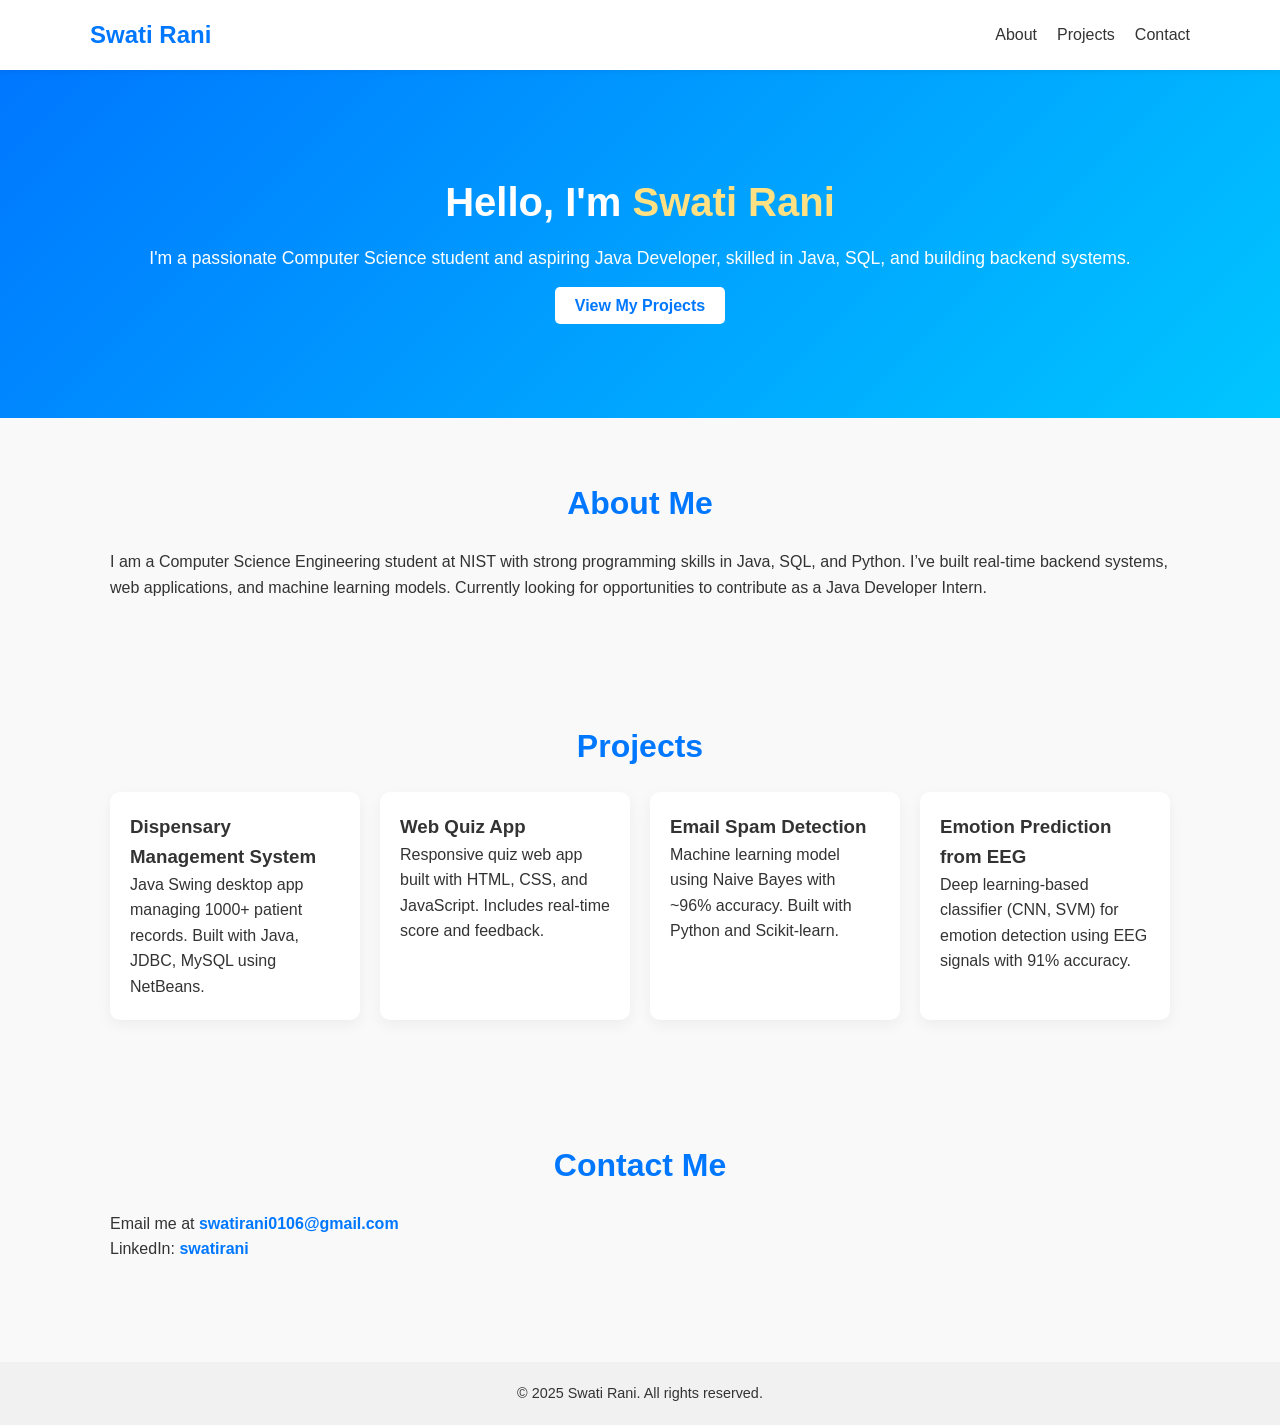
==== index.html @ c5b8fca4 "first commit" ====
<!DOCTYPE html>
<html lang="en">
<head>
  <meta charset="UTF-8" />
  <meta name="viewport" content="width=device-width, initial-scale=1.0"/>
  <title>Swati Rani | Java Developer</title>
   <link rel="stylesheet" href="style.css"/> 
</head>
<body>
  <header class="navbar">
    <div class="container">
      <h1 class="logo">Swati Rani</h1>
      <nav>
        <ul class="nav-links">
          <li><a href="#about">About</a></li>
          <li><a href="#projects">Projects</a></li>
          <li><a href="#contact">Contact</a></li>
        </ul>
      </nav>
    </div>
  </header>

  <section class="hero">
    <div class="container">
      <h2>Hello, I'm <span>Swati Rani</span></h2>
      <p>I'm a passionate Computer Science student and aspiring Java Developer, skilled in Java, SQL, and building backend systems.</p>
      <a href="#projects" class="btn">View My Projects</a>
    </div>
  </section>

  <section id="about" class="about section">
    <div class="container">
      <h2>About Me</h2>
      <p>
        I am a Computer Science Engineering student at NIST with strong programming skills in Java, SQL, and Python. I’ve built real-time backend systems, web applications, and machine learning models. Currently looking for opportunities to contribute as a Java Developer Intern.
      </p>
    </div>
  </section>

  <section id="projects" class="projects section">
    <div class="container">
      <h2>Projects</h2>
      <div class="project-grid">

        <div class="project-card">
          <h3>Dispensary Management System</h3>
          <p>Java Swing desktop app managing 1000+ patient records. Built with Java, JDBC, MySQL using NetBeans.</p>
        </div>

        <div class="project-card">
          <h3>Web Quiz App</h3>
          <p>Responsive quiz web app built with HTML, CSS, and JavaScript. Includes real-time score and feedback.</p>
        </div>

        <div class="project-card">
          <h3>Email Spam Detection</h3>
          <p>Machine learning model using Naive Bayes with ~96% accuracy. Built with Python and Scikit-learn.</p>
        </div>

        <div class="project-card">
          <h3>Emotion Prediction from EEG</h3>
          <p>Deep learning-based classifier (CNN, SVM) for emotion detection using EEG signals with 91% accuracy.</p>
        </div>

      </div>
    </div>
  </section>

  <section id="contact" class="contact section">
    <div class="container">
      <h2>Contact Me</h2>
      <p>Email me at <a href="mailto:swatirani0106@gmail.com">swatirani0106@gmail.com</a></p>
      <p>LinkedIn: <a href="https://linkedin.com/in/swatirani" target="_blank">swatirani</a></p>
    </div>
  </section>

  <footer class="footer">
    <div class="container">
      <p>&copy; 2025 Swati Rani. All rights reserved.</p>
    </div>
  </footer>
</body>
</html>
---- style.css ----
* {
  margin: 0;
  padding: 0;
  box-sizing: border-box;
}

body {
  font-family: 'Segoe UI', sans-serif;
  background: #f9f9f9;
  color: #333;
  line-height: 1.6;
}

.container {
  max-width: 1100px;
  margin: auto;
  padding: 0 20px;
}

/* Navbar */
.navbar {
  background: #fff;
  box-shadow: 0 2px 5px rgba(0,0,0,0.05);
  position: sticky;
  top: 0;
  z-index: 10;
}

.navbar .container {
  display: flex;
  justify-content: space-between;
  align-items: center;
  padding: 1rem 0;
}

.logo {
  font-size: 1.5rem;
  font-weight: bold;
  color: #0077ff;
}

.nav-links {
  list-style: none;
  display: flex;
  gap: 20px;
}

.nav-links a {
  text-decoration: none;
  color: #333;
  font-weight: 500;
}

.nav-links a:hover {
  color: #0077ff;
}

/* Hero Section */
.hero {
  background: linear-gradient(135deg, #0077ff, #00c6ff);
  color: white;
  text-align: center;
  padding: 100px 20px;
}

.hero h2 {
  font-size: 2.5rem;
  margin-bottom: 10px;
}

.hero span {
  color: #ffe082;
}

.hero p {
  margin-bottom: 20px;
  font-size: 1.1rem;
}

.btn {
  background: white;
  color: #0077ff;
  padding: 10px 20px;
  text-decoration: none;
  font-weight: bold;
  border-radius: 5px;
  transition: 0.3s;
}

.btn:hover {
  background: #ffe082;
  color: #333;
}

/* Sections */
.section {
  padding: 60px 20px;
}

.section h2 {
  text-align: center;
  margin-bottom: 20px;
  font-size: 2rem;
  color: #0077ff;
}

/* Projects */
.project-grid {
  display: grid;
  grid-template-columns: repeat(auto-fit, minmax(250px, 1fr));
  gap: 20px;
}

.project-card {
  background: white;
  padding: 20px;
  border-radius: 10px;
  box-shadow: 0 5px 15px rgba(0,0,0,0.05);
  transition: transform 0.3s ease;
}

.project-card:hover {
  transform: translateY(-5px);
}

/* Contact */
.contact a {
  color: #0077ff;
  text-decoration: none;
  font-weight: bold;
}

/* Footer */
.footer {
  background: #f1f1f1;
  text-align: center;
  padding: 20px 0;
  margin-top: 40px;
  font-size: 0.9rem;
}
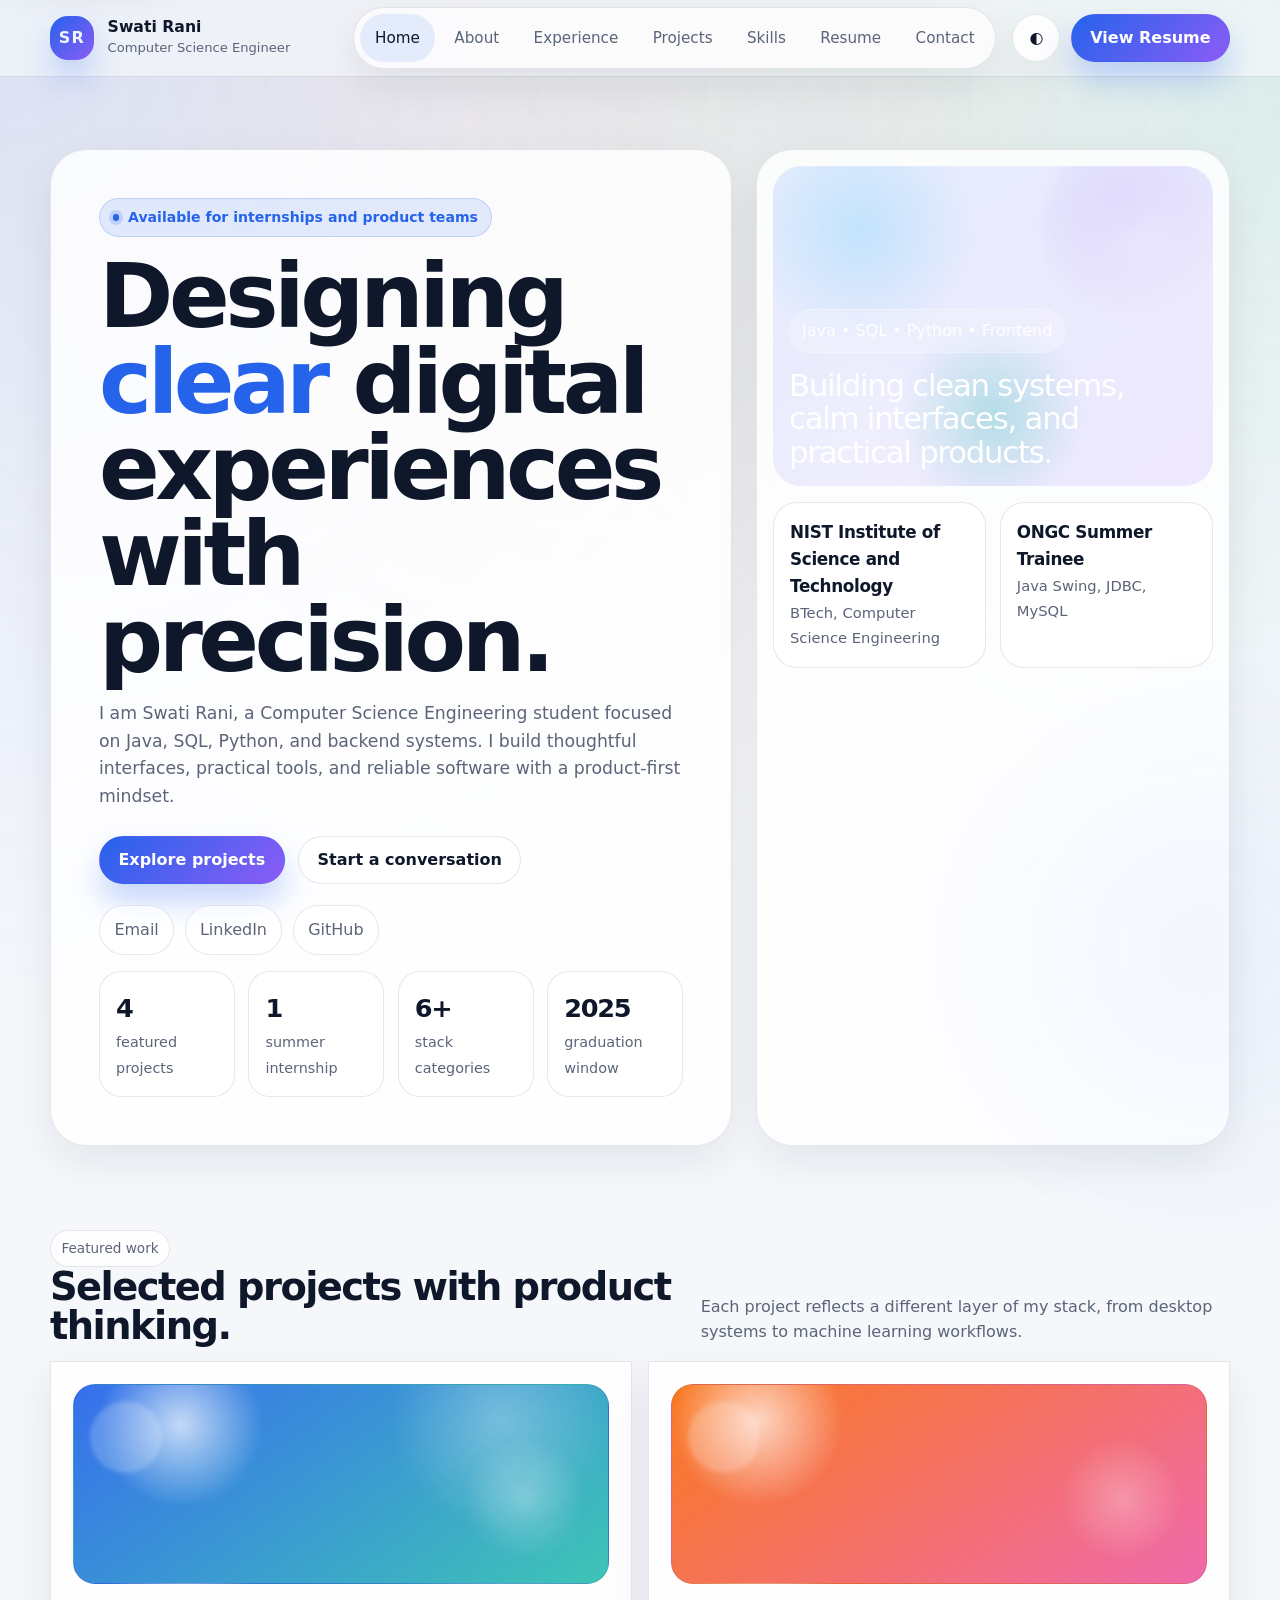
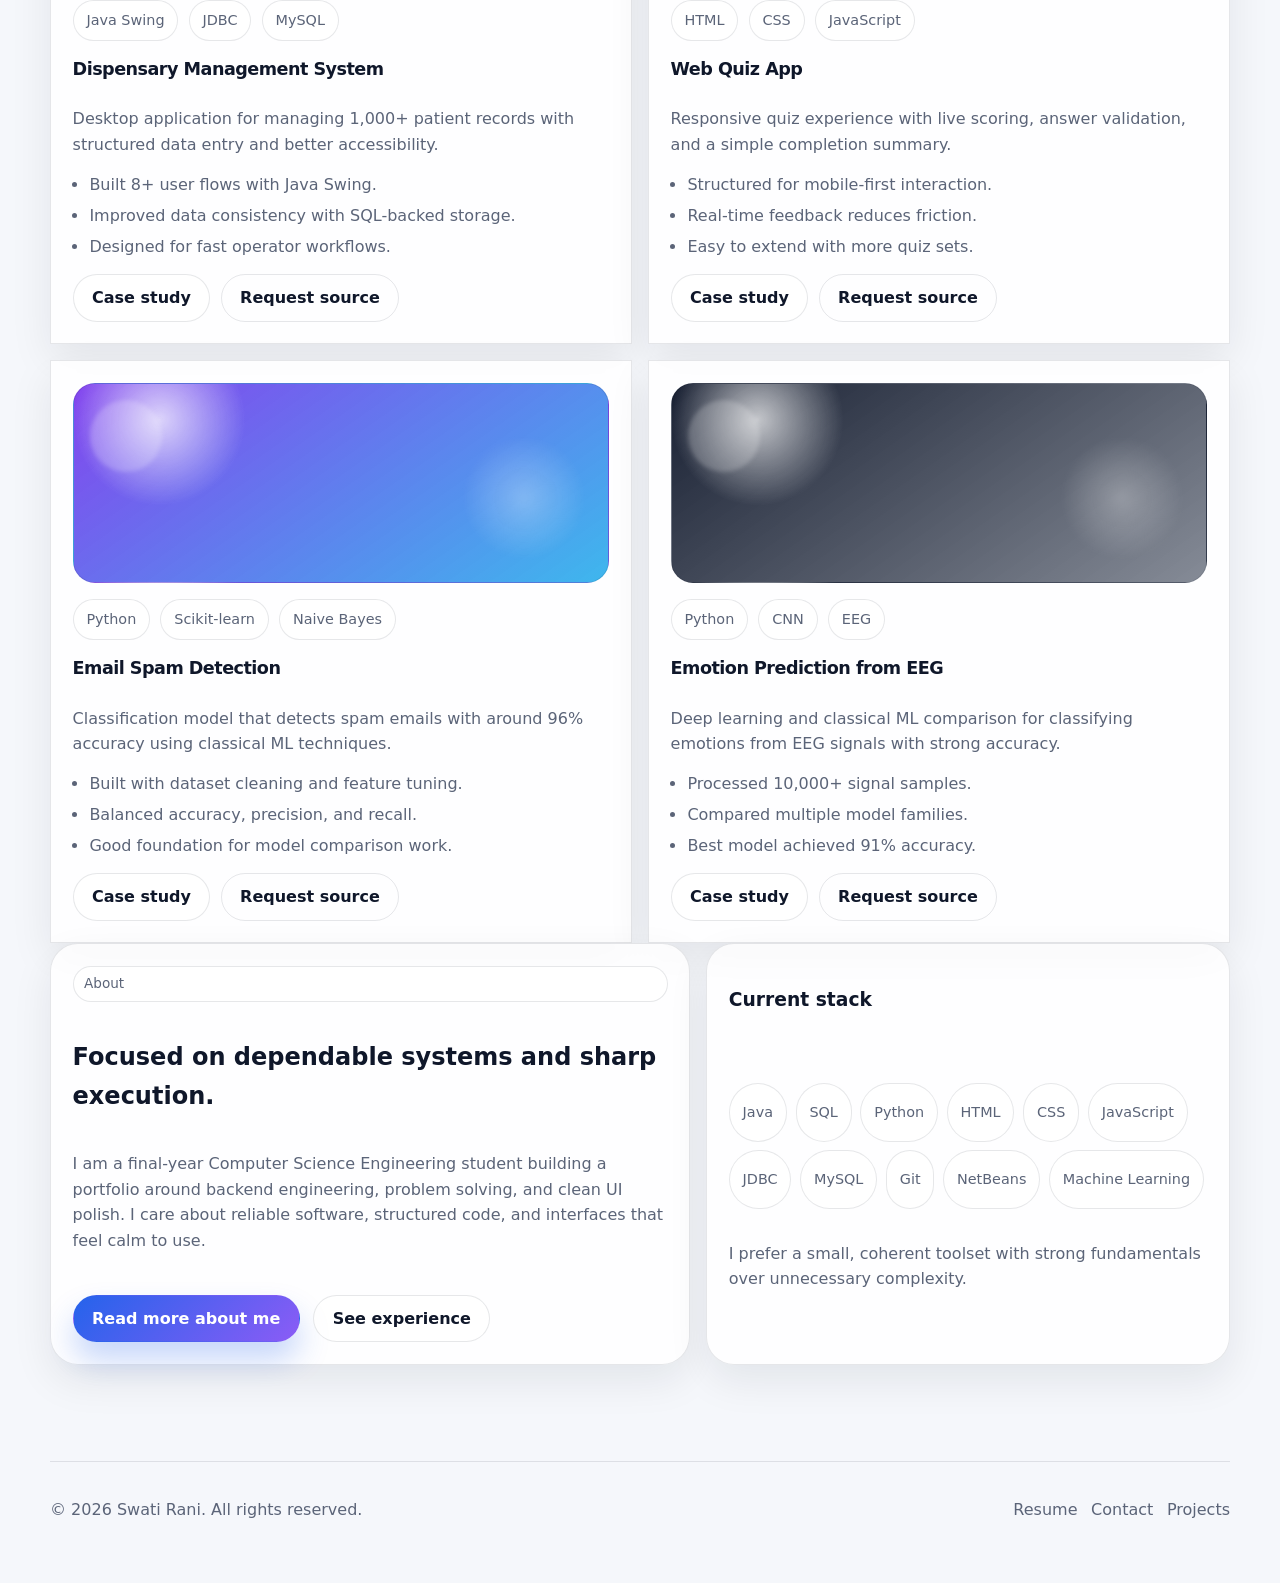
==== commit f9047bc0: "Restore local portfolio files" ====
--- a/index.html
+++ b/index.html
@@ -2,82 +2,277 @@
 <html lang="en">
 <head>
   <meta charset="UTF-8" />
-  <meta name="viewport" content="width=device-width, initial-scale=1.0"/>
-  <title>Swati Rani | Java Developer</title>
-   <link rel="stylesheet" href="style.css"/> 
+  <meta name="viewport" content="width=device-width, initial-scale=1.0" />
+  <meta name="description" content="Swati Rani's premium portfolio showcasing experience, projects, skills, resume, and contact details." />
+  <meta name="theme-color" content="#0f172a" />
+  <link rel="canonical" href="http://localhost:5501/" />
+  <meta property="og:type" content="website" />
+  <meta property="og:title" content="Swati Rani | Portfolio" />
+  <meta property="og:description" content="A premium personal portfolio for Swati Rani, built with HTML, CSS, and JavaScript." />
+  <meta property="og:url" content="http://localhost:5501/" />
+  <meta name="twitter:card" content="summary_large_image" />
+  <meta name="twitter:title" content="Swati Rani | Portfolio" />
+  <meta name="twitter:description" content="A premium personal portfolio for Swati Rani, built with HTML, CSS, and JavaScript." />
+  <title>Swati Rani | Portfolio</title>
+  <link rel="stylesheet" href="style.css" />
+  <script type="application/ld+json">
+  {
+    "@context": "https://schema.org",
+    "@type": "Person",
+    "name": "Swati Rani",
+    "jobTitle": "Computer Science Engineering Student",
+    "email": "swatirani0106@gmail.com",
+    "url": "http://localhost:5501/",
+    "sameAs": [
+      "https://linkedin.com/in/swatirani"
+    ]
+  }
+  </script>
 </head>
-<body>
-  <header class="navbar">
-    <div class="container">
-      <h1 class="logo">Swati Rani</h1>
-      <nav>
-        <ul class="nav-links">
-          <li><a href="#about">About</a></li>
-          <li><a href="#projects">Projects</a></li>
-          <li><a href="#contact">Contact</a></li>
-        </ul>
+<body data-page="home">
+  <a class="skip-link" href="#content">Skip to content</a>
+  <header class="site-header">
+    <div class="container nav-shell">
+      <a class="brand" href="index.html" aria-label="Swati Rani home">
+        <span class="brand-mark">SR</span>
+        <span class="brand-copy">
+          <strong>Swati Rani</strong>
+          <span>Computer Science Engineer</span>
+        </span>
+      </a>
+      <button class="menu-toggle" type="button" data-menu-toggle aria-controls="primary-nav" aria-expanded="false" aria-label="Open navigation">
+        <span>Menu</span>
+      </button>
+      <nav class="site-nav" aria-label="Primary">
+        <div class="nav-links" id="primary-nav" data-nav data-nav-panel>
+          <a data-nav-link="home" href="index.html">Home</a>
+          <a data-nav-link="about" href="about.html">About</a>
+          <a data-nav-link="experience" href="experience.html">Experience</a>
+          <a data-nav-link="projects" href="projects.html">Projects</a>
+          <a data-nav-link="skills" href="skills.html">Skills</a>
+          <a data-nav-link="resume" href="resume.html">Resume</a>
+          <a data-nav-link="contact" href="contact.html">Contact</a>
+        </div>
       </nav>
+      <div class="nav-actions">
+        <button class="icon-button" type="button" data-theme-toggle aria-pressed="false">
+          <span aria-hidden="true">◐</span>
+          <span class="theme-label" data-theme-label>Dark</span>
+        </button>
+        <a class="button button-primary" href="resume.html">View Resume</a>
+      </div>
     </div>
   </header>
 
-  <section class="hero">
-    <div class="container">
-      <h2>Hello, I'm <span>Swati Rani</span></h2>
-      <p>I'm a passionate Computer Science student and aspiring Java Developer, skilled in Java, SQL, and building backend systems.</p>
-      <a href="#projects" class="btn">View My Projects</a>
-    </div>
-  </section>
-
-  <section id="about" class="about section">
-    <div class="container">
-      <h2>About Me</h2>
-      <p>
-        I am a Computer Science Engineering student at NIST with strong programming skills in Java, SQL, and Python. I’ve built real-time backend systems, web applications, and machine learning models. Currently looking for opportunities to contribute as a Java Developer Intern.
-      </p>
-    </div>
-  </section>
-
-  <section id="projects" class="projects section">
-    <div class="container">
-      <h2>Projects</h2>
-      <div class="project-grid">
-
-        <div class="project-card">
-          <h3>Dispensary Management System</h3>
-          <p>Java Swing desktop app managing 1000+ patient records. Built with Java, JDBC, MySQL using NetBeans.</p>
-        </div>
-
-        <div class="project-card">
-          <h3>Web Quiz App</h3>
-          <p>Responsive quiz web app built with HTML, CSS, and JavaScript. Includes real-time score and feedback.</p>
-        </div>
-
-        <div class="project-card">
-          <h3>Email Spam Detection</h3>
-          <p>Machine learning model using Naive Bayes with ~96% accuracy. Built with Python and Scikit-learn.</p>
-        </div>
-
-        <div class="project-card">
-          <h3>Emotion Prediction from EEG</h3>
-          <p>Deep learning-based classifier (CNN, SVM) for emotion detection using EEG signals with 91% accuracy.</p>
-        </div>
-
-      </div>
-    </div>
-  </section>
-
-  <section id="contact" class="contact section">
-    <div class="container">
-      <h2>Contact Me</h2>
-      <p>Email me at <a href="mailto:swatirani0106@gmail.com">swatirani0106@gmail.com</a></p>
-      <p>LinkedIn: <a href="https://linkedin.com/in/swatirani" target="_blank">swatirani</a></p>
-    </div>
-  </section>
+  <main id="content" class="page">
+    <section class="hero">
+      <div class="container hero-grid">
+        <div class="hero-copy reveal">
+          <span class="eyebrow">Available for internships and product teams</span>
+          <h1>Designing <span>clear</span> digital experiences with precision.</h1>
+          <p class="lead">
+            I am Swati Rani, a Computer Science Engineering student focused on Java, SQL, Python, and backend systems.
+            I build thoughtful interfaces, practical tools, and reliable software with a product-first mindset.
+          </p>
+          <div class="cta-row">
+            <a class="button button-primary" href="projects.html">Explore projects</a>
+            <a class="button button-secondary" href="contact.html">Start a conversation</a>
+          </div>
+          <div class="social-row" aria-label="Social links">
+            <a class="social-link" href="mailto:swatirani0106@gmail.com">Email</a>
+            <a class="social-link" href="https://linkedin.com/in/swatirani" target="_blank" rel="noreferrer">LinkedIn</a>
+            <a class="social-link" href="https://github.com/your-username" target="_blank" rel="noreferrer">GitHub</a>
+          </div>
+          <div class="metric-row" aria-label="Profile highlights">
+            <div class="metric">
+              <strong>4</strong>
+              <span>featured projects</span>
+            </div>
+            <div class="metric">
+              <strong>1</strong>
+              <span>summer internship</span>
+            </div>
+            <div class="metric">
+              <strong>6+</strong>
+              <span>stack categories</span>
+            </div>
+            <div class="metric">
+              <strong>2025</strong>
+              <span>graduation window</span>
+            </div>
+          </div>
+        </div>
+
+        <aside class="hero-panel reveal">
+          <div class="hero-frame">
+            <div class="hero-card-overlay">
+              <span class="hero-spotlight">Java • SQL • Python • Frontend</span>
+              <div class="hero-quote">Building clean systems, calm interfaces, and practical products.</div>
+            </div>
+          </div>
+          <div class="hero-meta-grid">
+            <div class="meta-card">
+              <strong>NIST Institute of Science and Technology</strong>
+              <span>BTech, Computer Science Engineering</span>
+            </div>
+            <div class="meta-card">
+              <strong>ONGC Summer Trainee</strong>
+              <span>Java Swing, JDBC, MySQL</span>
+            </div>
+          </div>
+        </aside>
+      </div>
+    </section>
+
+    <section class="section">
+      <div class="container">
+        <div class="section-head reveal">
+          <div>
+            <span class="badge">Featured work</span>
+            <h2>Selected projects with product thinking.</h2>
+          </div>
+          <p>Each project reflects a different layer of my stack, from desktop systems to machine learning workflows.</p>
+        </div>
+        <div class="project-grid">
+          <article class="project-card reveal">
+            <div class="project-visual"></div>
+            <div class="card-body">
+              <div class="project-meta">
+                <span class="tag">Java Swing</span>
+                <span class="tag">JDBC</span>
+                <span class="tag">MySQL</span>
+              </div>
+              <h3>Dispensary Management System</h3>
+              <p>Desktop application for managing 1,000+ patient records with structured data entry and better accessibility.</p>
+              <ul>
+                <li>Built 8+ user flows with Java Swing.</li>
+                <li>Improved data consistency with SQL-backed storage.</li>
+                <li>Designed for fast operator workflows.</li>
+              </ul>
+              <div class="card-actions">
+                <a class="button button-secondary" href="projects.html">Case study</a>
+                <a class="button button-ghost" href="contact.html">Request source</a>
+              </div>
+            </div>
+          </article>
+
+          <article class="project-card reveal">
+            <div class="project-visual project-visual--3"></div>
+            <div class="card-body">
+              <div class="project-meta">
+                <span class="tag">HTML</span>
+                <span class="tag">CSS</span>
+                <span class="tag">JavaScript</span>
+              </div>
+              <h3>Web Quiz App</h3>
+              <p>Responsive quiz experience with live scoring, answer validation, and a simple completion summary.</p>
+              <ul>
+                <li>Structured for mobile-first interaction.</li>
+                <li>Real-time feedback reduces friction.</li>
+                <li>Easy to extend with more quiz sets.</li>
+              </ul>
+              <div class="card-actions">
+                <a class="button button-secondary" href="projects.html">Case study</a>
+                <a class="button button-ghost" href="contact.html">Request source</a>
+              </div>
+            </div>
+          </article>
+
+          <article class="project-card reveal">
+            <div class="project-visual project-visual--4"></div>
+            <div class="card-body">
+              <div class="project-meta">
+                <span class="tag">Python</span>
+                <span class="tag">Scikit-learn</span>
+                <span class="tag">Naive Bayes</span>
+              </div>
+              <h3>Email Spam Detection</h3>
+              <p>Classification model that detects spam emails with around 96% accuracy using classical ML techniques.</p>
+              <ul>
+                <li>Built with dataset cleaning and feature tuning.</li>
+                <li>Balanced accuracy, precision, and recall.</li>
+                <li>Good foundation for model comparison work.</li>
+              </ul>
+              <div class="card-actions">
+                <a class="button button-secondary" href="projects.html">Case study</a>
+                <a class="button button-ghost" href="contact.html">Request source</a>
+              </div>
+            </div>
+          </article>
+
+          <article class="project-card reveal">
+            <div class="project-visual project-visual--2"></div>
+            <div class="card-body">
+              <div class="project-meta">
+                <span class="tag">Python</span>
+                <span class="tag">CNN</span>
+                <span class="tag">EEG</span>
+              </div>
+              <h3>Emotion Prediction from EEG</h3>
+              <p>Deep learning and classical ML comparison for classifying emotions from EEG signals with strong accuracy.</p>
+              <ul>
+                <li>Processed 10,000+ signal samples.</li>
+                <li>Compared multiple model families.</li>
+                <li>Best model achieved 91% accuracy.</li>
+              </ul>
+              <div class="card-actions">
+                <a class="button button-secondary" href="projects.html">Case study</a>
+                <a class="button button-ghost" href="contact.html">Request source</a>
+              </div>
+            </div>
+          </article>
+        </div>
+      </div>
+    </section>
+
+    <section class="section">
+      <div class="container content-grid">
+        <div class="content-copy section-card reveal">
+          <span class="badge">About</span>
+          <h2>Focused on dependable systems and sharp execution.</h2>
+          <p>
+            I am a final-year Computer Science Engineering student building a portfolio around backend engineering,
+            problem solving, and clean UI polish. I care about reliable software, structured code, and interfaces that
+            feel calm to use.
+          </p>
+          <div class="link-row">
+            <a class="button button-primary" href="about.html">Read more about me</a>
+            <a class="button button-secondary" href="experience.html">See experience</a>
+          </div>
+        </div>
+
+        <div class="content-aside section-card reveal">
+          <h3>Current stack</h3>
+          <ul class="stack-list">
+            <li class="tag">Java</li>
+            <li class="tag">SQL</li>
+            <li class="tag">Python</li>
+            <li class="tag">HTML</li>
+            <li class="tag">CSS</li>
+            <li class="tag">JavaScript</li>
+            <li class="tag">JDBC</li>
+            <li class="tag">MySQL</li>
+            <li class="tag">Git</li>
+            <li class="tag">NetBeans</li>
+            <li class="tag">Machine Learning</li>
+          </ul>
+          <p class="muted">I prefer a small, coherent toolset with strong fundamentals over unnecessary complexity.</p>
+        </div>
+      </div>
+    </section>
+  </main>
 
   <footer class="footer">
-    <div class="container">
-      <p>&copy; 2025 Swati Rani. All rights reserved.</p>
+    <div class="container footer-inner">
+      <p>&copy; <span data-year></span> Swati Rani. All rights reserved.</p>
+      <div class="footer-links">
+        <a href="resume.html">Resume</a>
+        <a href="contact.html">Contact</a>
+        <a href="projects.html">Projects</a>
+      </div>
     </div>
   </footer>
+
+  <script src="script.js"></script>
 </body>
 </html>
--- a/style.css
+++ b/style.css
@@ -1,140 +1,1197 @@
-* {
+:root {
+  color-scheme: light;
+  --bg: #f5f7fb;
+  --bg-elevated: rgba(255, 255, 255, 0.72);
+  --surface: rgba(255, 255, 255, 0.84);
+  --surface-strong: #ffffff;
+  --text: #0f172a;
+  --muted: #5b6478;
+  --line: rgba(15, 23, 42, 0.1);
+  --shadow: 0 30px 80px rgba(15, 23, 42, 0.08);
+  --shadow-soft: 0 16px 40px rgba(15, 23, 42, 0.08);
+  --accent: #2563eb;
+  --accent-2: #14b8a6;
+  --accent-3: #f97316;
+  --accent-4: #8b5cf6;
+  --accent-ink: #eff6ff;
+  --radius-sm: 14px;
+  --radius-md: 20px;
+  --radius-lg: 28px;
+  --radius-xl: 36px;
+  --container: min(1180px, calc(100vw - 2rem));
+  --ease-out: cubic-bezier(0.16, 1, 0.3, 1);
+}
+
+[data-theme="dark"] {
+  color-scheme: dark;
+  --bg: #06111f;
+  --bg-elevated: rgba(8, 17, 30, 0.8);
+  --surface: rgba(11, 20, 34, 0.82);
+  --surface-strong: #0b1422;
+  --text: #e5eefc;
+  --muted: #9aa6bf;
+  --line: rgba(148, 163, 184, 0.16);
+  --shadow: 0 32px 100px rgba(0, 0, 0, 0.36);
+  --shadow-soft: 0 18px 50px rgba(0, 0, 0, 0.26);
+  --accent: #7dd3fc;
+  --accent-2: #2dd4bf;
+  --accent-3: #fb923c;
+  --accent-4: #a78bfa;
+  --accent-ink: #0b1220;
+}
+
+*,
+*::before,
+*::after {
+  box-sizing: border-box;
+}
+
+html {
+  scroll-behavior: smooth;
+  background: var(--bg);
+}
+
+body {
   margin: 0;
-  padding: 0;
-  box-sizing: border-box;
-}
-
-body {
-  font-family: 'Segoe UI', sans-serif;
-  background: #f9f9f9;
-  color: #333;
+  font-family: "Inter", "Segoe UI", system-ui, -apple-system, BlinkMacSystemFont, sans-serif;
+  color: var(--text);
+  background:
+    radial-gradient(circle at top left, rgba(37, 99, 235, 0.12), transparent 30%),
+    radial-gradient(circle at top right, rgba(20, 184, 166, 0.12), transparent 24%),
+    radial-gradient(circle at 50% 0%, rgba(249, 115, 22, 0.08), transparent 28%),
+    var(--bg);
   line-height: 1.6;
+  text-rendering: optimizeLegibility;
+  -webkit-font-smoothing: antialiased;
+}
+
+body::before {
+  content: "";
+  position: fixed;
+  inset: 0;
+  pointer-events: none;
+  background-image:
+    linear-gradient(rgba(148, 163, 184, 0.06) 1px, transparent 1px),
+    linear-gradient(90deg, rgba(148, 163, 184, 0.06) 1px, transparent 1px);
+  background-size: 44px 44px;
+  mask-image: linear-gradient(to bottom, rgba(0, 0, 0, 0.26), transparent 85%);
+  opacity: 0.45;
+}
+
+body::after {
+  content: "";
+  position: fixed;
+  inset: auto -20vmax -30vmax auto;
+  width: 52vmax;
+  height: 52vmax;
+  pointer-events: none;
+  border-radius: 50%;
+  background: radial-gradient(circle, rgba(37, 99, 235, 0.12), transparent 66%);
+  filter: blur(40px);
+  opacity: 0.45;
+}
+
+a {
+  color: inherit;
+  text-decoration: none;
+}
+
+img,
+svg {
+  display: block;
+  max-width: 100%;
+}
+
+button,
+input,
+textarea,
+select {
+  font: inherit;
+}
+
+button {
+  cursor: pointer;
+}
+
+:focus-visible {
+  outline: 3px solid color-mix(in srgb, var(--accent) 72%, white);
+  outline-offset: 3px;
+}
+
+::selection {
+  background: color-mix(in srgb, var(--accent) 24%, transparent);
+}
+
+.skip-link {
+  position: absolute;
+  left: 1rem;
+  top: 1rem;
+  z-index: 1000;
+  padding: 0.85rem 1rem;
+  border-radius: 999px;
+  background: var(--surface-strong);
+  box-shadow: var(--shadow-soft);
+  transform: translateY(-180%);
+  transition: transform 160ms var(--ease-out);
+}
+
+.skip-link:focus {
+  transform: translateY(0);
 }
 
 .container {
-  max-width: 1100px;
-  margin: auto;
-  padding: 0 20px;
-}
-
-/* Navbar */
-.navbar {
-  background: #fff;
-  box-shadow: 0 2px 5px rgba(0,0,0,0.05);
+  width: var(--container);
+  margin: 0 auto;
+}
+
+.site-header {
   position: sticky;
   top: 0;
-  z-index: 10;
-}
-
-.navbar .container {
-  display: flex;
+  z-index: 50;
+  backdrop-filter: blur(24px);
+  background: color-mix(in srgb, var(--bg) 66%, transparent);
+  border-bottom: 1px solid var(--line);
+}
+
+.nav-shell {
+  display: flex;
+  align-items: center;
+  gap: 1rem;
+  min-height: 4.75rem;
+}
+
+.brand {
+  display: inline-flex;
+  align-items: center;
+  gap: 0.85rem;
+  min-width: 0;
+  flex: 0 0 auto;
+}
+
+.brand-mark {
+  width: 2.75rem;
+  height: 2.75rem;
+  border-radius: 18px;
+  display: grid;
+  place-items: center;
+  color: var(--accent-ink);
+  font-weight: 800;
+  letter-spacing: 0.08em;
+  background: linear-gradient(135deg, var(--accent), var(--accent-4));
+  box-shadow: 0 18px 30px rgba(37, 99, 235, 0.22);
+}
+
+.brand-copy {
+  display: grid;
+  gap: 0.05rem;
+  min-width: 0;
+}
+
+.brand-copy strong {
+  font-size: 0.98rem;
+  font-weight: 700;
+  line-height: 1.1;
+}
+
+.brand-copy span {
+  font-size: 0.82rem;
+  color: var(--muted);
+}
+
+.site-nav {
+  margin-left: auto;
+  display: flex;
+  align-items: center;
+  gap: 0.3rem;
+}
+
+.nav-links {
+  display: flex;
+  align-items: center;
+  gap: 0.25rem;
+  padding: 0.35rem;
+  border-radius: 999px;
+  background: var(--bg-elevated);
+  border: 1px solid var(--line);
+  box-shadow: var(--shadow-soft);
+}
+
+.nav-links a {
+  position: relative;
+  padding: 0.75rem 0.95rem;
+  border-radius: 999px;
+  color: var(--muted);
+  font-size: 0.95rem;
+  transition:
+    background-color 160ms var(--ease-out),
+    color 160ms var(--ease-out),
+    transform 160ms var(--ease-out);
+}
+
+.nav-links a:hover,
+.nav-links a[aria-current="page"] {
+  color: var(--text);
+  background: color-mix(in srgb, var(--accent) 10%, transparent);
+}
+
+.nav-actions {
+  display: flex;
+  align-items: center;
+  gap: 0.65rem;
+}
+
+.icon-button,
+.menu-toggle {
+  display: inline-flex;
+  align-items: center;
+  justify-content: center;
+  gap: 0.55rem;
+  min-height: 2.95rem;
+  padding: 0 1rem;
+  border: 1px solid var(--line);
+  border-radius: 999px;
+  background: var(--surface);
+  color: var(--text);
+  box-shadow: var(--shadow-soft);
+  transition:
+    transform 160ms var(--ease-out),
+    background-color 160ms var(--ease-out),
+    border-color 160ms var(--ease-out);
+}
+
+.icon-button:hover,
+.menu-toggle:hover,
+.button:hover {
+  transform: translateY(-1px);
+}
+
+.theme-label {
+  display: none;
+}
+
+.menu-toggle {
+  display: none;
+}
+
+.button {
+  display: inline-flex;
+  align-items: center;
+  justify-content: center;
+  min-height: 2.95rem;
+  padding: 0 1.15rem;
+  border-radius: 999px;
+  border: 1px solid transparent;
+  font-weight: 600;
+  transition:
+    transform 160ms var(--ease-out),
+    background-color 160ms var(--ease-out),
+    border-color 160ms var(--ease-out),
+    color 160ms var(--ease-out);
+}
+
+.button-primary {
+  background: linear-gradient(135deg, var(--accent), var(--accent-4));
+  color: white;
+  box-shadow: 0 18px 30px rgba(37, 99, 235, 0.25);
+}
+
+.button-secondary {
+  background: var(--surface);
+  color: var(--text);
+  border-color: var(--line);
+}
+
+.button-ghost {
+  background: transparent;
+  color: var(--text);
+  border-color: var(--line);
+}
+
+.page {
+  padding-bottom: 4rem;
+}
+
+.hero,
+.page-hero,
+.content-section {
+  position: relative;
+}
+
+.hero {
+  padding: 4.5rem 0 3.5rem;
+}
+
+.hero-grid {
+  display: grid;
+  gap: 1.5rem;
+  grid-template-columns: minmax(0, 1.18fr) minmax(320px, 0.82fr);
+  align-items: stretch;
+}
+
+.hero-copy,
+.hero-panel,
+.section-card,
+.content-card,
+.resume-card,
+.contact-card,
+.timeline-item,
+.project-card,
+.skill-group,
+.feature-card,
+.form-card,
+.not-found-card {
+  background: var(--surface);
+  border: 1px solid var(--line);
+  box-shadow: var(--shadow-soft);
+  backdrop-filter: blur(18px);
+}
+
+.hero-copy {
+  border-radius: var(--radius-xl);
+  padding: clamp(1.5rem, 4vw, 3rem);
+}
+
+.eyebrow {
+  display: inline-flex;
+  align-items: center;
+  gap: 0.55rem;
+  padding: 0.45rem 0.8rem;
+  border-radius: 999px;
+  color: var(--accent);
+  background: color-mix(in srgb, var(--accent) 12%, transparent);
+  border: 1px solid color-mix(in srgb, var(--accent) 18%, transparent);
+  font-size: 0.88rem;
+  font-weight: 600;
+}
+
+.eyebrow::before {
+  content: "";
+  width: 0.4rem;
+  height: 0.4rem;
+  border-radius: 50%;
+  background: currentColor;
+  box-shadow: 0 0 0 4px color-mix(in srgb, currentColor 18%, transparent);
+}
+
+.hero-copy h1,
+.page-hero h1 {
+  margin: 1rem 0 1rem;
+  font-size: clamp(3rem, 7vw, 5.8rem);
+  line-height: 0.96;
+  letter-spacing: -0.05em;
+  max-width: 12ch;
+}
+
+.hero-copy h1 span,
+.page-hero h1 span {
+  color: var(--accent);
+}
+
+.lead {
+  max-width: 62ch;
+  color: var(--muted);
+  font-size: clamp(1.05rem, 1.35vw, 1.2rem);
+}
+
+.cta-row,
+.link-row,
+.action-row {
+  display: flex;
+  flex-wrap: wrap;
+  gap: 0.85rem;
+  margin-top: 1.6rem;
+}
+
+.social-row {
+  display: flex;
+  flex-wrap: wrap;
+  gap: 0.65rem;
+  margin-top: 1.35rem;
+}
+
+.social-link,
+.meta-pill,
+.stat-pill,
+.tag,
+.timeline-tech,
+.skill-chip {
+  display: inline-flex;
+  align-items: center;
+  gap: 0.45rem;
+  border-radius: 999px;
+  border: 1px solid var(--line);
+  background: color-mix(in srgb, var(--surface) 78%, transparent);
+  color: var(--muted);
+}
+
+.social-link {
+  padding: 0.7rem 0.9rem;
+}
+
+.social-link:hover,
+.meta-pill:hover {
+  color: var(--text);
+  border-color: color-mix(in srgb, var(--accent) 20%, var(--line));
+}
+
+.hero-panel {
+  border-radius: var(--radius-xl);
+  padding: 1rem;
+  display: grid;
+  gap: 1rem;
+  align-content: start;
+}
+
+.hero-frame {
+  min-height: 20rem;
+  border-radius: 28px;
+  overflow: hidden;
+  position: relative;
+  background:
+    radial-gradient(circle at 20% 20%, rgba(125, 211, 252, 0.35), transparent 26%),
+    radial-gradient(circle at 82% 18%, rgba(167, 139, 250, 0.42), transparent 22%),
+    radial-gradient(circle at 50% 78%, rgba(20, 184, 166, 0.26), transparent 28%),
+    linear-gradient(145deg, color-mix(in srgb, var(--accent) 12%, var(--surface-strong)), color-mix(in srgb, var(--accent-4) 14%, var(--surface-strong)));
+  box-shadow: inset 0 1px 0 rgba(255, 255, 255, 0.12);
+}
+
+.hero-frame::before,
+.hero-frame::after {
+  content: "";
+  position: absolute;
+  inset: auto;
+  border-radius: 999px;
+  opacity: 0.9;
+}
+
+.hero-frame::before {
+  width: 13rem;
+  height: 13rem;
+  right: -2rem;
+  top: -2rem;
+  background: radial-gradient(circle, rgba(255, 255, 255, 0.65), transparent 66%);
+  filter: blur(8px);
+}
+
+.hero-frame::after {
+  width: 18rem;
+  height: 18rem;
+  left: -4rem;
+  bottom: -6rem;
+  background: radial-gradient(circle, rgba(255, 255, 255, 0.26), transparent 68%);
+  filter: blur(10px);
+}
+
+.hero-card-overlay {
+  position: absolute;
+  inset: 1rem;
+  display: grid;
+  gap: 1rem;
+  align-content: end;
+}
+
+.hero-spotlight {
+  width: fit-content;
+  padding: 0.5rem 0.75rem;
+  border-radius: 999px;
+  background: rgba(255, 255, 255, 0.22);
+  color: rgba(255, 255, 255, 0.95);
+  backdrop-filter: blur(10px);
+  border: 1px solid rgba(255, 255, 255, 0.22);
+}
+
+.hero-quote {
+  max-width: 21ch;
+  font-size: clamp(1.55rem, 2.4vw, 2.2rem);
+  line-height: 1.1;
+  letter-spacing: -0.04em;
+  color: white;
+  text-wrap: balance;
+}
+
+.hero-meta-grid {
+  display: grid;
+  grid-template-columns: repeat(2, minmax(0, 1fr));
+  gap: 0.85rem;
+}
+
+.meta-card {
+  padding: 1rem;
+  border-radius: 24px;
+  background: color-mix(in srgb, var(--surface-strong) 82%, transparent);
+  border: 1px solid var(--line);
+}
+
+.meta-card strong {
+  display: block;
+  font-size: 1.05rem;
+  letter-spacing: -0.02em;
+}
+
+.meta-card span {
+  color: var(--muted);
+  font-size: 0.92rem;
+}
+
+.section {
+  padding: 1.75rem 0 0;
+}
+
+.section + .section {
+  padding-top: 0;
+}
+
+.section-head {
+  display: flex;
+  align-items: end;
   justify-content: space-between;
-  align-items: center;
-  padding: 1rem 0;
-}
-
-.logo {
-  font-size: 1.5rem;
-  font-weight: bold;
-  color: #0077ff;
-}
-
-.nav-links {
+  gap: 1rem;
+  margin: 0 0 1rem;
+}
+
+.section-head h2,
+.section-head h3 {
+  margin: 0;
+  letter-spacing: -0.04em;
+  line-height: 1.02;
+}
+
+.section-head h2 {
+  font-size: clamp(2rem, 3vw, 2.8rem);
+}
+
+.section-head p {
+  margin: 0;
+  color: var(--muted);
+  max-width: 52ch;
+}
+
+.section-card,
+.content-card,
+.form-card,
+.contact-card,
+.resume-card,
+.not-found-card {
+  border-radius: var(--radius-lg);
+}
+
+.section-card,
+.content-card,
+.form-card,
+.contact-card,
+.resume-card,
+.not-found-card {
+  padding: 1.35rem;
+}
+
+.feature-grid,
+.project-grid,
+.skills-grid,
+.contact-grid,
+.resume-grid,
+.timeline-grid,
+.support-grid {
+  display: grid;
+  gap: 1rem;
+}
+
+.feature-grid {
+  grid-template-columns: repeat(3, minmax(0, 1fr));
+}
+
+.skills-grid {
+  grid-template-columns: repeat(2, minmax(0, 1fr));
+}
+
+.feature-card {
+  padding: 1.15rem;
+}
+
+.feature-card h3,
+.project-card h3,
+.timeline-item h3,
+.skill-group h3 {
+  margin: 0 0 0.55rem;
+  font-size: 1.1rem;
+  letter-spacing: -0.03em;
+}
+
+.feature-card p,
+.project-card p,
+.timeline-item p,
+.skill-group p,
+.content-copy p,
+.resume-card p,
+.contact-card p,
+.not-found-card p {
+  margin: 0;
+  color: var(--muted);
+}
+
+.metric-row {
+  display: grid;
+  grid-template-columns: repeat(4, minmax(0, 1fr));
+  gap: 0.85rem;
+  margin-top: 1rem;
+}
+
+.metric {
+  padding: 1rem;
+  border-radius: 22px;
+  background: color-mix(in srgb, var(--surface-strong) 84%, transparent);
+  border: 1px solid var(--line);
+}
+
+.metric strong {
+  display: block;
+  font-size: 1.6rem;
+  letter-spacing: -0.05em;
+}
+
+.metric span {
+  color: var(--muted);
+  font-size: 0.9rem;
+}
+
+.content-grid {
+  display: grid;
+  grid-template-columns: minmax(0, 1.1fr) minmax(280px, 0.9fr);
+  gap: 1rem;
+}
+
+.content-copy,
+.content-aside {
+  display: grid;
+  gap: 1rem;
+}
+
+.content-copy,
+.content-aside,
+.project-card,
+.timeline-item,
+.skill-group,
+.form-card,
+.resume-card {
+  padding: 1.35rem;
+}
+
+.stack-list,
+.bullet-list,
+.timeline-list,
+.chip-list {
+  display: flex;
+  flex-wrap: wrap;
+  gap: 0.55rem;
   list-style: none;
-  display: flex;
-  gap: 20px;
-}
-
-.nav-links a {
-  text-decoration: none;
-  color: #333;
-  font-weight: 500;
-}
-
-.nav-links a:hover {
-  color: #0077ff;
-}
-
-/* Hero Section */
-.hero {
-  background: linear-gradient(135deg, #0077ff, #00c6ff);
-  color: white;
+  padding: 0;
+  margin: 0;
+}
+
+.stack-list li,
+.bullet-list li,
+.timeline-list li {
+  color: var(--muted);
+}
+
+.tag,
+.skill-chip,
+.timeline-tech {
+  padding: 0.5rem 0.8rem;
+  font-size: 0.9rem;
+}
+
+.timeline-grid {
+  position: relative;
+  padding-left: 1.2rem;
+}
+
+.timeline-grid::before {
+  content: "";
+  position: absolute;
+  left: 0.45rem;
+  top: 0.3rem;
+  bottom: 0.5rem;
+  width: 1px;
+  background: linear-gradient(var(--accent), transparent);
+}
+
+.timeline-item {
+  position: relative;
+}
+
+.timeline-item::before {
+  content: "";
+  position: absolute;
+  left: -1.4rem;
+  top: 1.65rem;
+  width: 0.75rem;
+  height: 0.75rem;
+  border-radius: 50%;
+  background: linear-gradient(135deg, var(--accent), var(--accent-2));
+  box-shadow: 0 0 0 5px color-mix(in srgb, var(--accent) 12%, transparent);
+}
+
+.timeline-meta,
+.project-meta,
+.card-meta,
+.contact-meta {
+  display: flex;
+  flex-wrap: wrap;
+  align-items: center;
+  gap: 0.65rem;
+  color: var(--muted);
+  font-size: 0.92rem;
+}
+
+.project-grid {
+  grid-template-columns: repeat(2, minmax(0, 1fr));
+}
+
+.project-card {
+  overflow: hidden;
+}
+
+.project-visual {
+  position: relative;
+  min-height: 12.5rem;
+  border-radius: 22px;
+  overflow: hidden;
+  border: 1px solid var(--line);
+  background:
+    radial-gradient(circle at 20% 20%, rgba(255, 255, 255, 0.7), transparent 18%),
+    radial-gradient(circle at 80% 18%, rgba(255, 255, 255, 0.3), transparent 24%),
+    linear-gradient(145deg, rgba(37, 99, 235, 0.92), rgba(20, 184, 166, 0.82));
+}
+
+.project-visual::before,
+.project-visual::after {
+  content: "";
+  position: absolute;
+  border-radius: 999px;
+  filter: blur(2px);
+}
+
+.project-visual::before {
+  inset: 1rem auto auto 1rem;
+  width: 4.5rem;
+  height: 4.5rem;
+  background: rgba(255, 255, 255, 0.2);
+}
+
+.project-visual::after {
+  inset: auto 1rem 1rem auto;
+  width: 8.5rem;
+  height: 8.5rem;
+  background: radial-gradient(circle, rgba(255, 255, 255, 0.28), transparent 64%);
+}
+
+.project-visual--2 {
+  background:
+    radial-gradient(circle at 16% 18%, rgba(255, 255, 255, 0.72), transparent 18%),
+    linear-gradient(145deg, rgba(15, 23, 42, 0.96), rgba(107, 114, 128, 0.82));
+}
+
+.project-visual--3 {
+  background:
+    radial-gradient(circle at 16% 18%, rgba(255, 255, 255, 0.7), transparent 18%),
+    linear-gradient(145deg, rgba(249, 115, 22, 0.96), rgba(236, 72, 153, 0.82));
+}
+
+.project-visual--4 {
+  background:
+    radial-gradient(circle at 16% 18%, rgba(255, 255, 255, 0.74), transparent 18%),
+    linear-gradient(145deg, rgba(124, 58, 237, 0.95), rgba(14, 165, 233, 0.8));
+}
+
+.card-body {
+  display: grid;
+  gap: 0.9rem;
+  margin-top: 1rem;
+}
+
+.project-card ul,
+.skill-group ul {
+  margin: 0;
+  padding-left: 1.05rem;
+  color: var(--muted);
+}
+
+.project-card li + li,
+.skill-group li + li {
+  margin-top: 0.35rem;
+}
+
+.card-actions {
+  display: flex;
+  flex-wrap: wrap;
+  gap: 0.65rem;
+}
+
+.resume-grid {
+  grid-template-columns: minmax(0, 0.92fr) minmax(0, 1.08fr);
+}
+
+.resume-preview {
+  border-radius: 24px;
+  overflow: hidden;
+  min-height: 42rem;
+  background: linear-gradient(180deg, rgba(148, 163, 184, 0.12), rgba(148, 163, 184, 0.04));
+  border: 1px solid var(--line);
+}
+
+.resume-preview iframe {
+  width: 100%;
+  height: 100%;
+  min-height: 42rem;
+  border: 0;
+}
+
+.resume-notes {
+  display: grid;
+  gap: 1rem;
+}
+
+.contact-grid {
+  grid-template-columns: minmax(0, 0.9fr) minmax(0, 1.1fr);
+}
+
+.form-grid {
+  display: grid;
+  grid-template-columns: repeat(2, minmax(0, 1fr));
+  gap: 0.9rem;
+}
+
+.field {
+  display: grid;
+  gap: 0.45rem;
+}
+
+.field label {
+  font-size: 0.92rem;
+  color: var(--muted);
+}
+
+.field input,
+.field textarea,
+.field select {
+  width: 100%;
+  border: 1px solid var(--line);
+  border-radius: 18px;
+  background: color-mix(in srgb, var(--surface-strong) 82%, transparent);
+  color: var(--text);
+  padding: 0.95rem 1rem;
+  transition:
+    border-color 160ms var(--ease-out),
+    transform 160ms var(--ease-out),
+    box-shadow 160ms var(--ease-out);
+}
+
+.field input:focus,
+.field textarea:focus,
+.field select:focus {
+  outline: none;
+  border-color: color-mix(in srgb, var(--accent) 52%, var(--line));
+  box-shadow: 0 0 0 5px color-mix(in srgb, var(--accent) 12%, transparent);
+}
+
+.field textarea {
+  min-height: 11rem;
+  resize: vertical;
+}
+
+.field-full {
+  grid-column: 1 / -1;
+}
+
+.contact-links {
+  display: grid;
+  gap: 0.9rem;
+}
+
+.contact-link {
+  display: flex;
+  align-items: center;
+  justify-content: space-between;
+  gap: 1rem;
+  padding: 1rem 1.05rem;
+  border-radius: 20px;
+  border: 1px solid var(--line);
+  background: color-mix(in srgb, var(--surface-strong) 82%, transparent);
+}
+
+.contact-link strong {
+  display: block;
+}
+
+.contact-link span {
+  color: var(--muted);
+  font-size: 0.92rem;
+}
+
+.footer {
+  padding: 2rem 0 2.8rem;
+}
+
+.footer-inner {
+  display: flex;
+  flex-wrap: wrap;
+  align-items: center;
+  justify-content: space-between;
+  gap: 1rem;
+  padding-top: 1.2rem;
+  border-top: 1px solid var(--line);
+  color: var(--muted);
+}
+
+.footer-links {
+  display: flex;
+  flex-wrap: wrap;
+  gap: 0.85rem;
+}
+
+.muted {
+  color: var(--muted);
+}
+
+.badge {
+  display: inline-flex;
+  align-items: center;
+  gap: 0.4rem;
+  padding: 0.4rem 0.65rem;
+  border-radius: 999px;
+  border: 1px solid var(--line);
+  background: var(--surface);
+  color: var(--muted);
+  font-size: 0.85rem;
+}
+
+.not-found-wrap {
+  min-height: calc(100vh - 4.75rem);
+  display: grid;
+  place-items: center;
+  padding: 3rem 0;
+}
+
+.not-found-card {
+  width: min(720px, 100%);
+  display: grid;
+  gap: 1rem;
   text-align: center;
-  padding: 100px 20px;
-}
-
-.hero h2 {
-  font-size: 2.5rem;
-  margin-bottom: 10px;
-}
-
-.hero span {
-  color: #ffe082;
-}
-
-.hero p {
-  margin-bottom: 20px;
-  font-size: 1.1rem;
-}
-
-.btn {
-  background: white;
-  color: #0077ff;
-  padding: 10px 20px;
-  text-decoration: none;
-  font-weight: bold;
-  border-radius: 5px;
-  transition: 0.3s;
-}
-
-.btn:hover {
-  background: #ffe082;
-  color: #333;
-}
-
-/* Sections */
-.section {
-  padding: 60px 20px;
-}
-
-.section h2 {
-  text-align: center;
-  margin-bottom: 20px;
-  font-size: 2rem;
-  color: #0077ff;
-}
-
-/* Projects */
-.project-grid {
-  display: grid;
-  grid-template-columns: repeat(auto-fit, minmax(250px, 1fr));
-  gap: 20px;
-}
-
-.project-card {
-  background: white;
-  padding: 20px;
-  border-radius: 10px;
-  box-shadow: 0 5px 15px rgba(0,0,0,0.05);
-  transition: transform 0.3s ease;
-}
-
-.project-card:hover {
-  transform: translateY(-5px);
-}
-
-/* Contact */
-.contact a {
-  color: #0077ff;
-  text-decoration: none;
-  font-weight: bold;
-}
-
-/* Footer */
-.footer {
-  background: #f1f1f1;
-  text-align: center;
-  padding: 20px 0;
-  margin-top: 40px;
-  font-size: 0.9rem;
-}
+}
+
+.not-found-code {
+  font-size: clamp(4rem, 14vw, 8rem);
+  line-height: 0.9;
+  letter-spacing: -0.08em;
+  margin: 0;
+  color: var(--accent);
+}
+
+.reveal {
+  transition:
+    opacity 700ms var(--ease-out),
+    transform 700ms var(--ease-out),
+    filter 700ms var(--ease-out);
+}
+
+html.js .reveal {
+  opacity: 0;
+  transform: translateY(18px);
+  filter: blur(5px);
+}
+
+html.js .reveal.is-visible {
+  opacity: 1;
+  transform: translateY(0);
+  filter: blur(0);
+}
+
+body.is-ready .site-header,
+body.is-ready .page,
+body.is-ready .footer {
+  animation: fade-in 450ms var(--ease-out) both;
+}
+
+body.is-leaving main,
+body.is-leaving .site-header,
+body.is-leaving .footer {
+  opacity: 0.72;
+  transform: translateY(4px);
+  transition:
+    opacity 140ms var(--ease-out),
+    transform 140ms var(--ease-out);
+}
+
+@keyframes fade-in {
+  from {
+    opacity: 0;
+    transform: translateY(10px);
+  }
+  to {
+    opacity: 1;
+    transform: translateY(0);
+  }
+}
+
+.sr-only {
+  position: absolute;
+  width: 1px;
+  height: 1px;
+  padding: 0;
+  margin: -1px;
+  overflow: hidden;
+  clip: rect(0, 0, 0, 0);
+  white-space: nowrap;
+  border: 0;
+}
+
+@media (max-width: 1080px) {
+  .hero-grid,
+  .content-grid,
+  .resume-grid,
+  .contact-grid {
+    grid-template-columns: 1fr;
+  }
+
+  .feature-grid,
+  .metric-row {
+    grid-template-columns: repeat(2, minmax(0, 1fr));
+  }
+
+  .project-grid {
+    grid-template-columns: 1fr;
+  }
+}
+
+@media (max-width: 860px) {
+  .nav-shell {
+    flex-wrap: wrap;
+    padding: 0.8rem 0;
+  }
+
+  .site-nav {
+    width: 100%;
+    order: 3;
+    margin-left: 0;
+  }
+
+  .nav-links {
+    display: none;
+    width: 100%;
+    flex-direction: column;
+    align-items: stretch;
+    border-radius: 24px;
+    padding: 0.5rem;
+  }
+
+  .nav-links.is-open {
+    display: flex;
+  }
+
+  .nav-links a {
+    border-radius: 16px;
+  }
+
+  .menu-toggle {
+    display: inline-flex;
+  }
+
+  .theme-label {
+    display: inline;
+  }
+
+  .hero {
+    padding-top: 3.2rem;
+  }
+
+  .hero-copy h1,
+  .page-hero h1 {
+    max-width: 100%;
+  }
+}
+
+@media (max-width: 640px) {
+  .container {
+    width: min(100vw - 1.25rem, 1180px);
+  }
+
+  .nav-actions {
+    margin-left: auto;
+  }
+
+  .brand-copy span {
+    display: none;
+  }
+
+  .hero-copy,
+  .hero-panel,
+  .section-card,
+  .content-card,
+  .resume-card,
+  .contact-card,
+  .timeline-item,
+  .project-card,
+  .skill-group,
+  .feature-card,
+  .form-card,
+  .not-found-card {
+    border-radius: 24px;
+  }
+
+  .hero-copy h1,
+  .page-hero h1 {
+    font-size: clamp(2.45rem, 13vw, 4.2rem);
+  }
+
+  .metric-row,
+  .feature-grid,
+  .form-grid,
+  .hero-meta-grid {
+    grid-template-columns: 1fr;
+  }
+
+  .section-head {
+    align-items: start;
+    flex-direction: column;
+  }
+
+  .resume-preview,
+  .resume-preview iframe {
+    min-height: 28rem;
+  }
+
+  .nav-actions .button-primary {
+    display: none;
+  }
+
+  .footer-inner {
+    align-items: start;
+    flex-direction: column;
+  }
+}
+
+@media (prefers-reduced-motion: reduce) {
+  html {
+    scroll-behavior: auto;
+  }
+
+  *,
+  *::before,
+  *::after {
+    animation: none !important;
+    transition: none !important;
+  }
+
+  html.js .reveal {
+    opacity: 1;
+    transform: none;
+    filter: none;
+  }
+
+  body.is-leaving main,
+  body.is-leaving .site-header,
+  body.is-leaving .footer {
+    opacity: 1;
+    transform: none;
+  }
+}
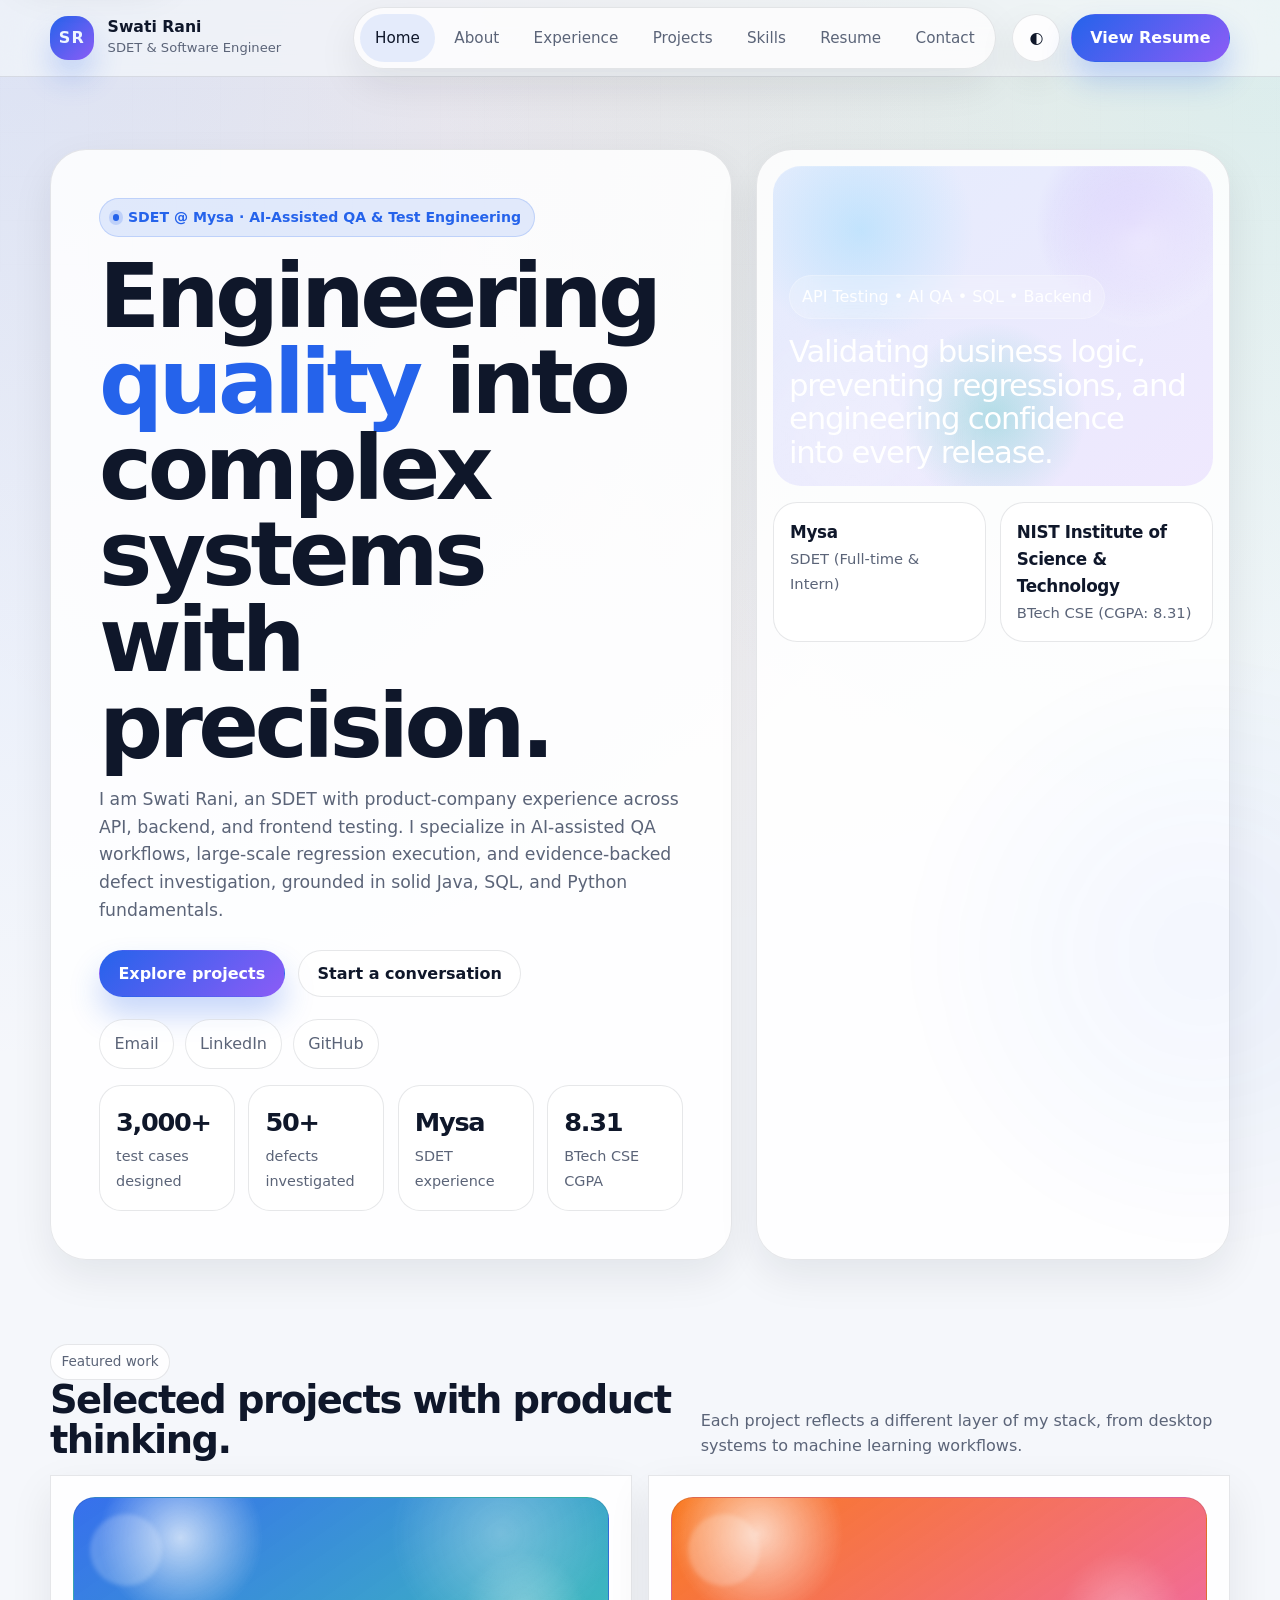
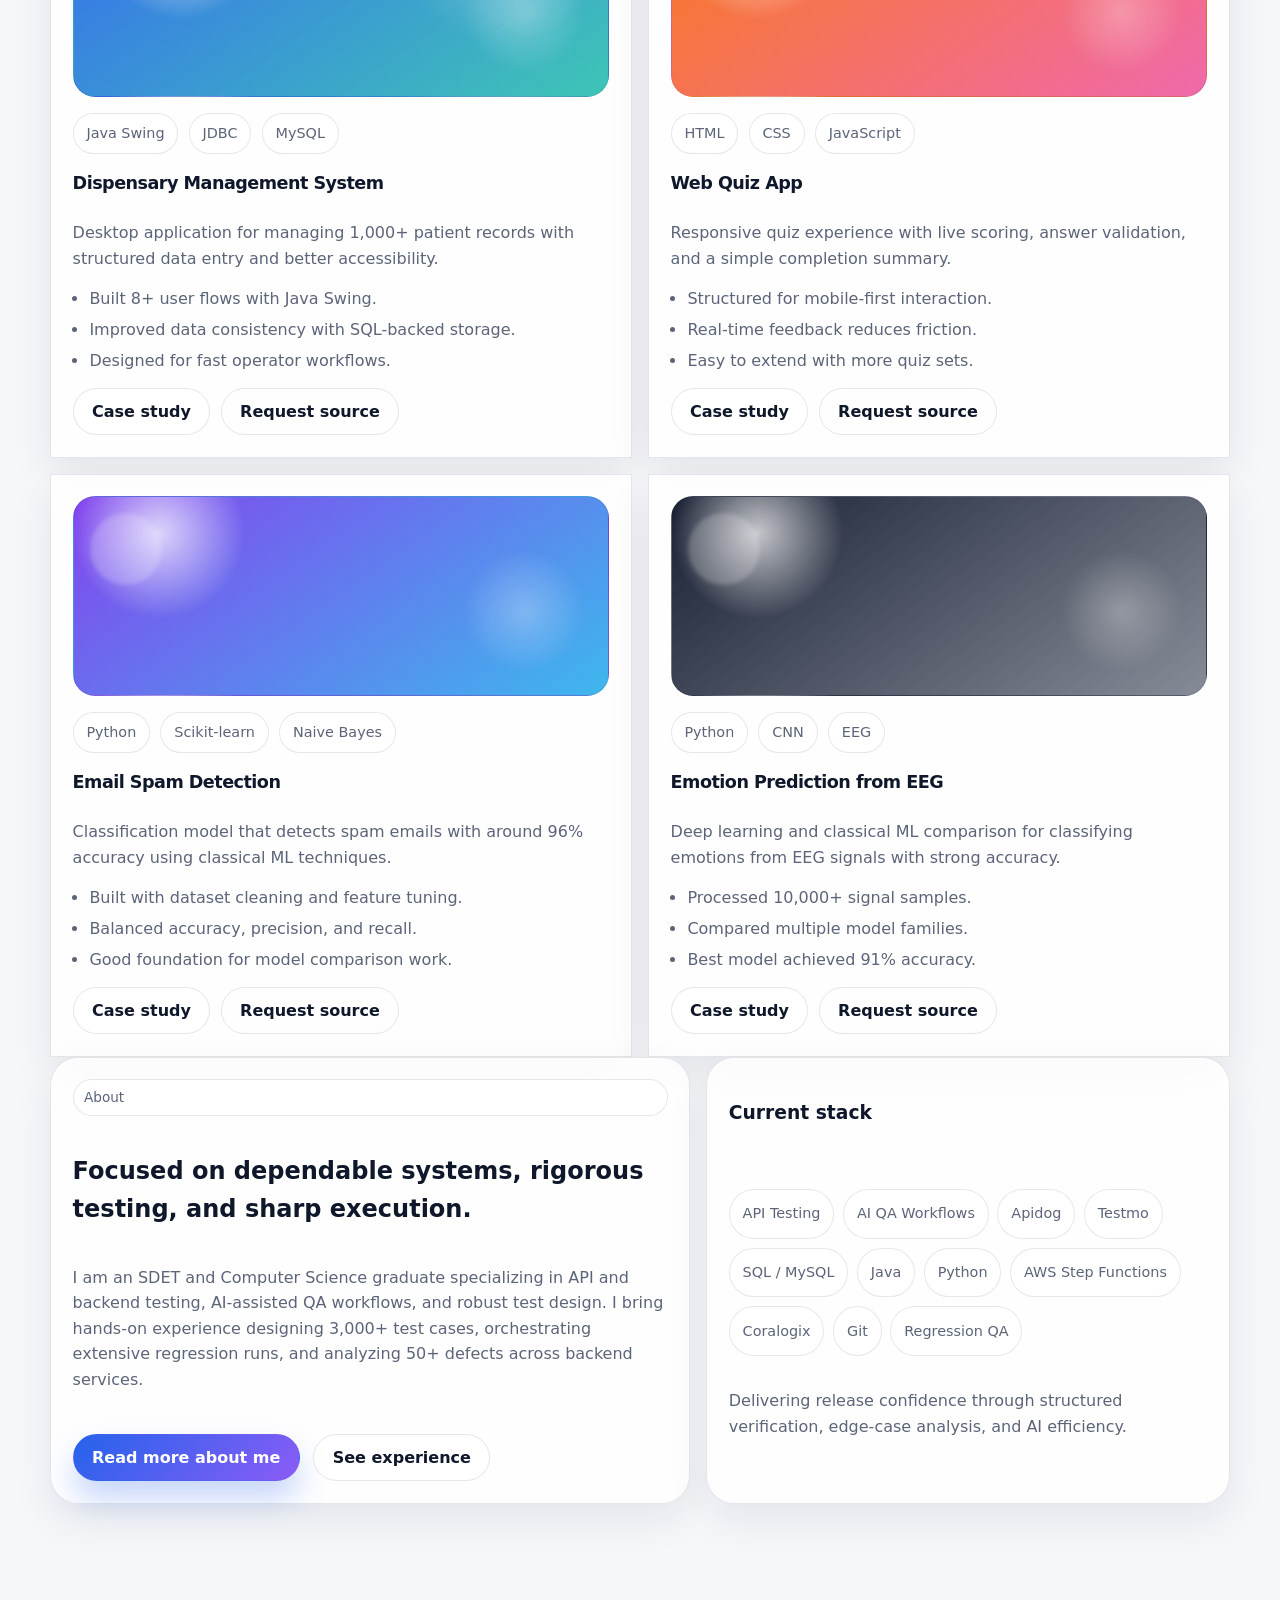
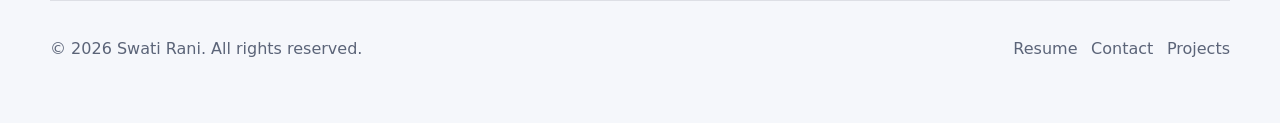
==== commit cc1ea687: "feat: update portfolio with latest SDET experience, skills, and resume" ====
--- a/index.html
+++ b/index.html
@@ -20,11 +20,12 @@
     "@context": "https://schema.org",
     "@type": "Person",
     "name": "Swati Rani",
-    "jobTitle": "Computer Science Engineering Student",
+    "jobTitle": "SDET | Software Development Engineer in Test",
     "email": "swatirani0106@gmail.com",
     "url": "http://localhost:5501/",
     "sameAs": [
-      "https://linkedin.com/in/swatirani"
+      "https://linkedin.com/in/swatirani01",
+      "https://github.com/swati010602"
     ]
   }
   </script>
@@ -37,7 +38,7 @@
         <span class="brand-mark">SR</span>
         <span class="brand-copy">
           <strong>Swati Rani</strong>
-          <span>Computer Science Engineer</span>
+          <span>SDET &amp; Software Engineer</span>
         </span>
       </a>
       <button class="menu-toggle" type="button" data-menu-toggle aria-controls="primary-nav" aria-expanded="false" aria-label="Open navigation">
@@ -68,11 +69,12 @@
     <section class="hero">
       <div class="container hero-grid">
         <div class="hero-copy reveal">
-          <span class="eyebrow">Available for internships and product teams</span>
-          <h1>Designing <span>clear</span> digital experiences with precision.</h1>
+          <span class="eyebrow">SDET @ Mysa · AI-Assisted QA &amp; Test Engineering</span>
+          <h1>Engineering <span>quality</span> into complex systems with precision.</h1>
           <p class="lead">
-            I am Swati Rani, a Computer Science Engineering student focused on Java, SQL, Python, and backend systems.
-            I build thoughtful interfaces, practical tools, and reliable software with a product-first mindset.
+            I am Swati Rani, an SDET with product-company experience across API, backend, and frontend testing.
+            I specialize in AI-assisted QA workflows, large-scale regression execution, and evidence-backed defect investigation,
+            grounded in solid Java, SQL, and Python fundamentals.
           </p>
           <div class="cta-row">
             <a class="button button-primary" href="projects.html">Explore projects</a>
@@ -80,25 +82,25 @@
           </div>
           <div class="social-row" aria-label="Social links">
             <a class="social-link" href="mailto:swatirani0106@gmail.com">Email</a>
-            <a class="social-link" href="https://linkedin.com/in/swatirani" target="_blank" rel="noreferrer">LinkedIn</a>
-            <a class="social-link" href="https://github.com/your-username" target="_blank" rel="noreferrer">GitHub</a>
+            <a class="social-link" href="https://linkedin.com/in/swatirani01" target="_blank" rel="noreferrer">LinkedIn</a>
+            <a class="social-link" href="https://github.com/swati010602" target="_blank" rel="noreferrer">GitHub</a>
           </div>
           <div class="metric-row" aria-label="Profile highlights">
             <div class="metric">
-              <strong>4</strong>
-              <span>featured projects</span>
-            </div>
-            <div class="metric">
-              <strong>1</strong>
-              <span>summer internship</span>
-            </div>
-            <div class="metric">
-              <strong>6+</strong>
-              <span>stack categories</span>
-            </div>
-            <div class="metric">
-              <strong>2025</strong>
-              <span>graduation window</span>
+              <strong>3,000+</strong>
+              <span>test cases designed</span>
+            </div>
+            <div class="metric">
+              <strong>50+</strong>
+              <span>defects investigated</span>
+            </div>
+            <div class="metric">
+              <strong>Mysa</strong>
+              <span>SDET experience</span>
+            </div>
+            <div class="metric">
+              <strong>8.31</strong>
+              <span>BTech CSE CGPA</span>
             </div>
           </div>
         </div>
@@ -106,18 +108,18 @@
         <aside class="hero-panel reveal">
           <div class="hero-frame">
             <div class="hero-card-overlay">
-              <span class="hero-spotlight">Java • SQL • Python • Frontend</span>
-              <div class="hero-quote">Building clean systems, calm interfaces, and practical products.</div>
+              <span class="hero-spotlight">API Testing • AI QA • SQL • Backend</span>
+              <div class="hero-quote">Validating business logic, preventing regressions, and engineering confidence into every release.</div>
             </div>
           </div>
           <div class="hero-meta-grid">
             <div class="meta-card">
-              <strong>NIST Institute of Science and Technology</strong>
-              <span>BTech, Computer Science Engineering</span>
+              <strong>Mysa</strong>
+              <span>SDET (Full-time &amp; Intern)</span>
             </div>
             <div class="meta-card">
-              <strong>ONGC Summer Trainee</strong>
-              <span>Java Swing, JDBC, MySQL</span>
+              <strong>NIST Institute of Science &amp; Technology</strong>
+              <span>BTech CSE (CGPA: 8.31)</span>
             </div>
           </div>
         </aside>
@@ -229,11 +231,11 @@
       <div class="container content-grid">
         <div class="content-copy section-card reveal">
           <span class="badge">About</span>
-          <h2>Focused on dependable systems and sharp execution.</h2>
+          <h2>Focused on dependable systems, rigorous testing, and sharp execution.</h2>
           <p>
-            I am a final-year Computer Science Engineering student building a portfolio around backend engineering,
-            problem solving, and clean UI polish. I care about reliable software, structured code, and interfaces that
-            feel calm to use.
+            I am an SDET and Computer Science graduate specializing in API and backend testing, AI-assisted QA workflows,
+            and robust test design. I bring hands-on experience designing 3,000+ test cases, orchestrating extensive regression runs,
+            and analyzing 50+ defects across backend services.
           </p>
           <div class="link-row">
             <a class="button button-primary" href="about.html">Read more about me</a>
@@ -244,19 +246,19 @@
         <div class="content-aside section-card reveal">
           <h3>Current stack</h3>
           <ul class="stack-list">
+            <li class="tag">API Testing</li>
+            <li class="tag">AI QA Workflows</li>
+            <li class="tag">Apidog</li>
+            <li class="tag">Testmo</li>
+            <li class="tag">SQL / MySQL</li>
             <li class="tag">Java</li>
-            <li class="tag">SQL</li>
             <li class="tag">Python</li>
-            <li class="tag">HTML</li>
-            <li class="tag">CSS</li>
-            <li class="tag">JavaScript</li>
-            <li class="tag">JDBC</li>
-            <li class="tag">MySQL</li>
+            <li class="tag">AWS Step Functions</li>
+            <li class="tag">Coralogix</li>
             <li class="tag">Git</li>
-            <li class="tag">NetBeans</li>
-            <li class="tag">Machine Learning</li>
+            <li class="tag">Regression QA</li>
           </ul>
-          <p class="muted">I prefer a small, coherent toolset with strong fundamentals over unnecessary complexity.</p>
+          <p class="muted">Delivering release confidence through structured verification, edge-case analysis, and AI efficiency.</p>
         </div>
       </div>
     </section>
